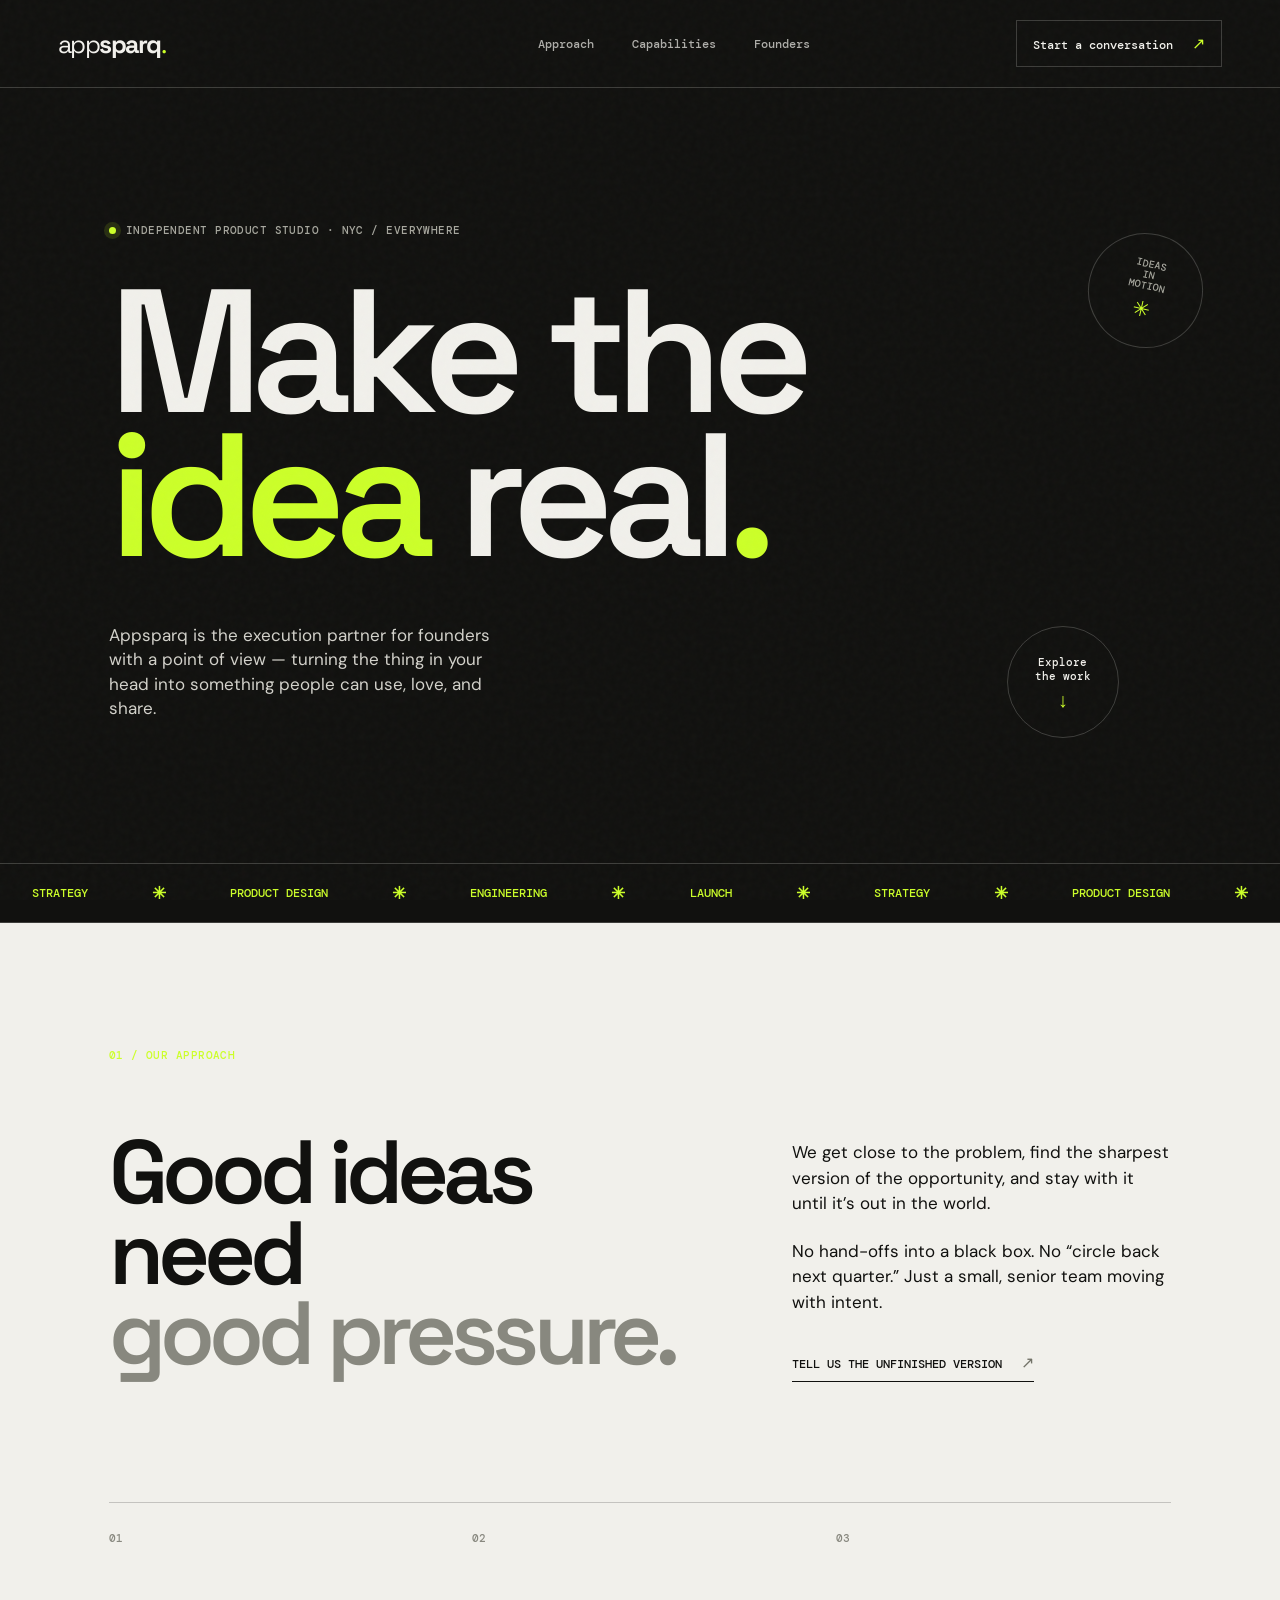
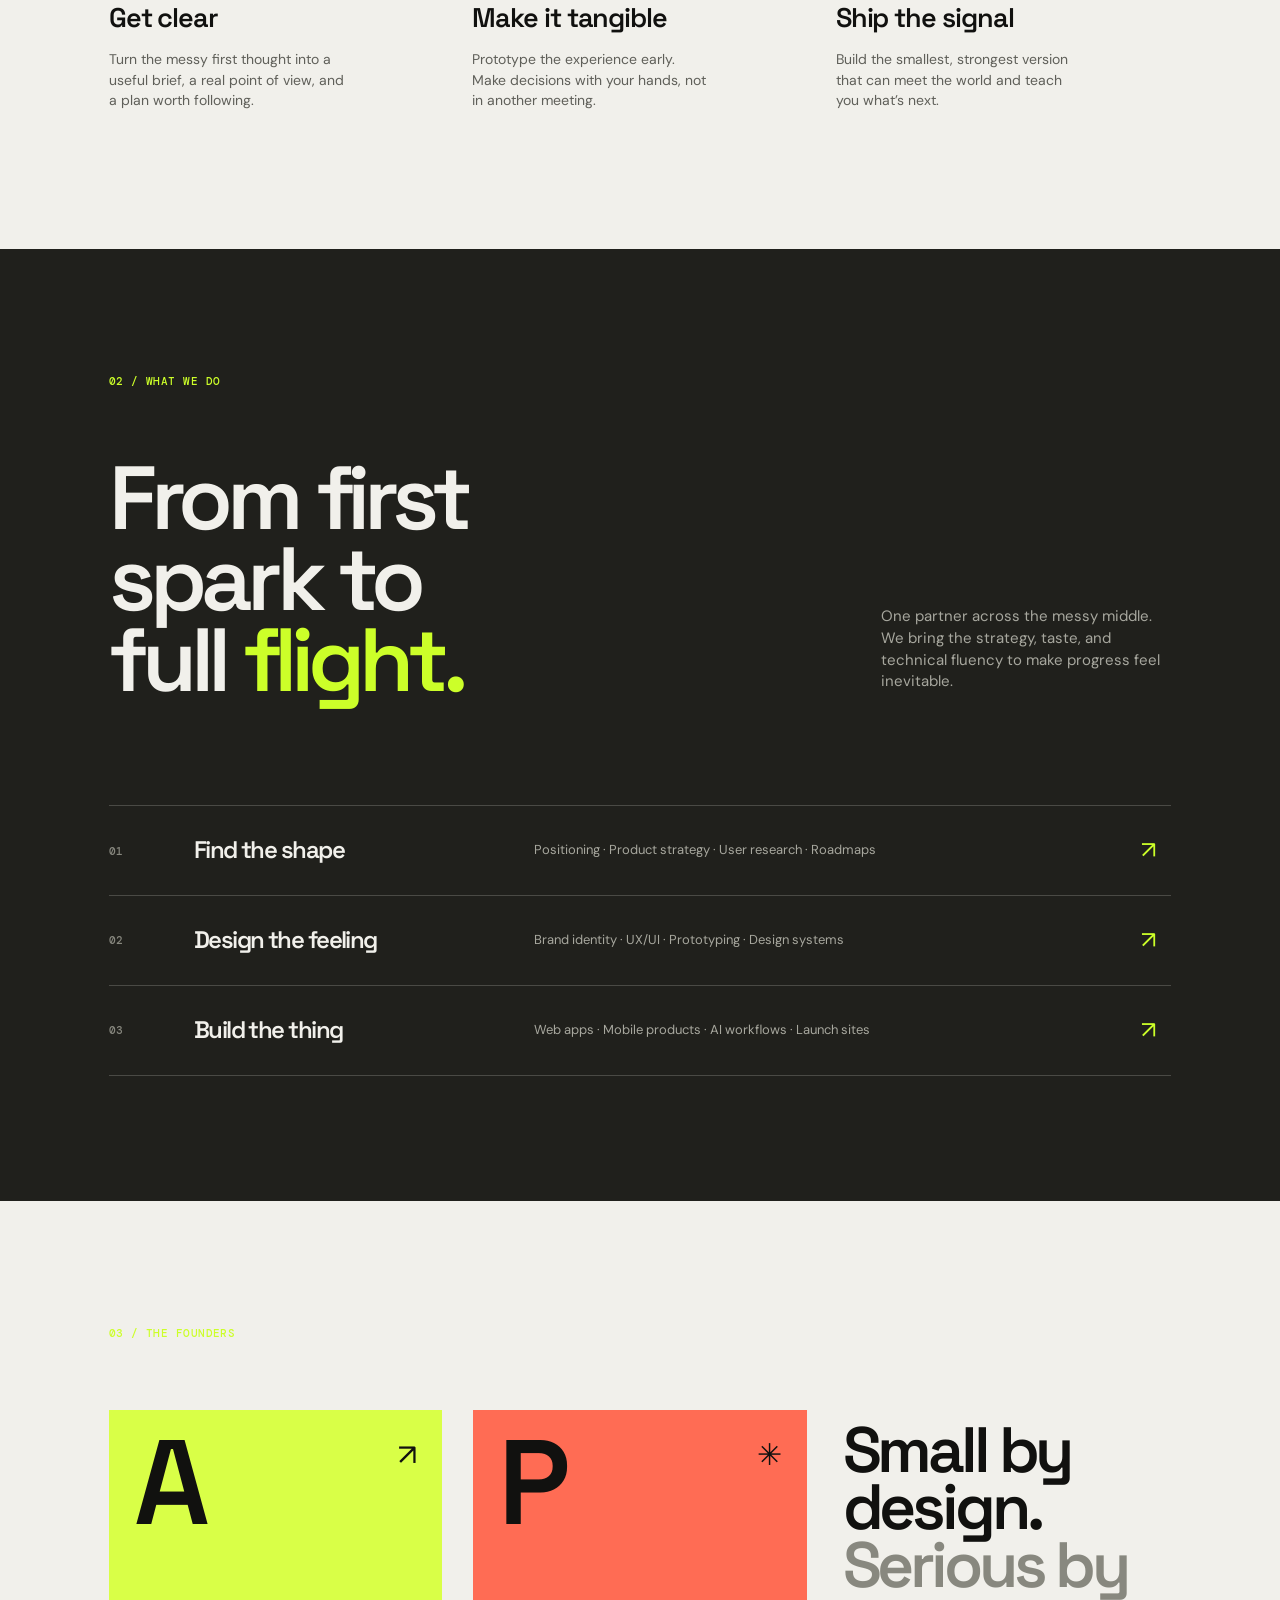
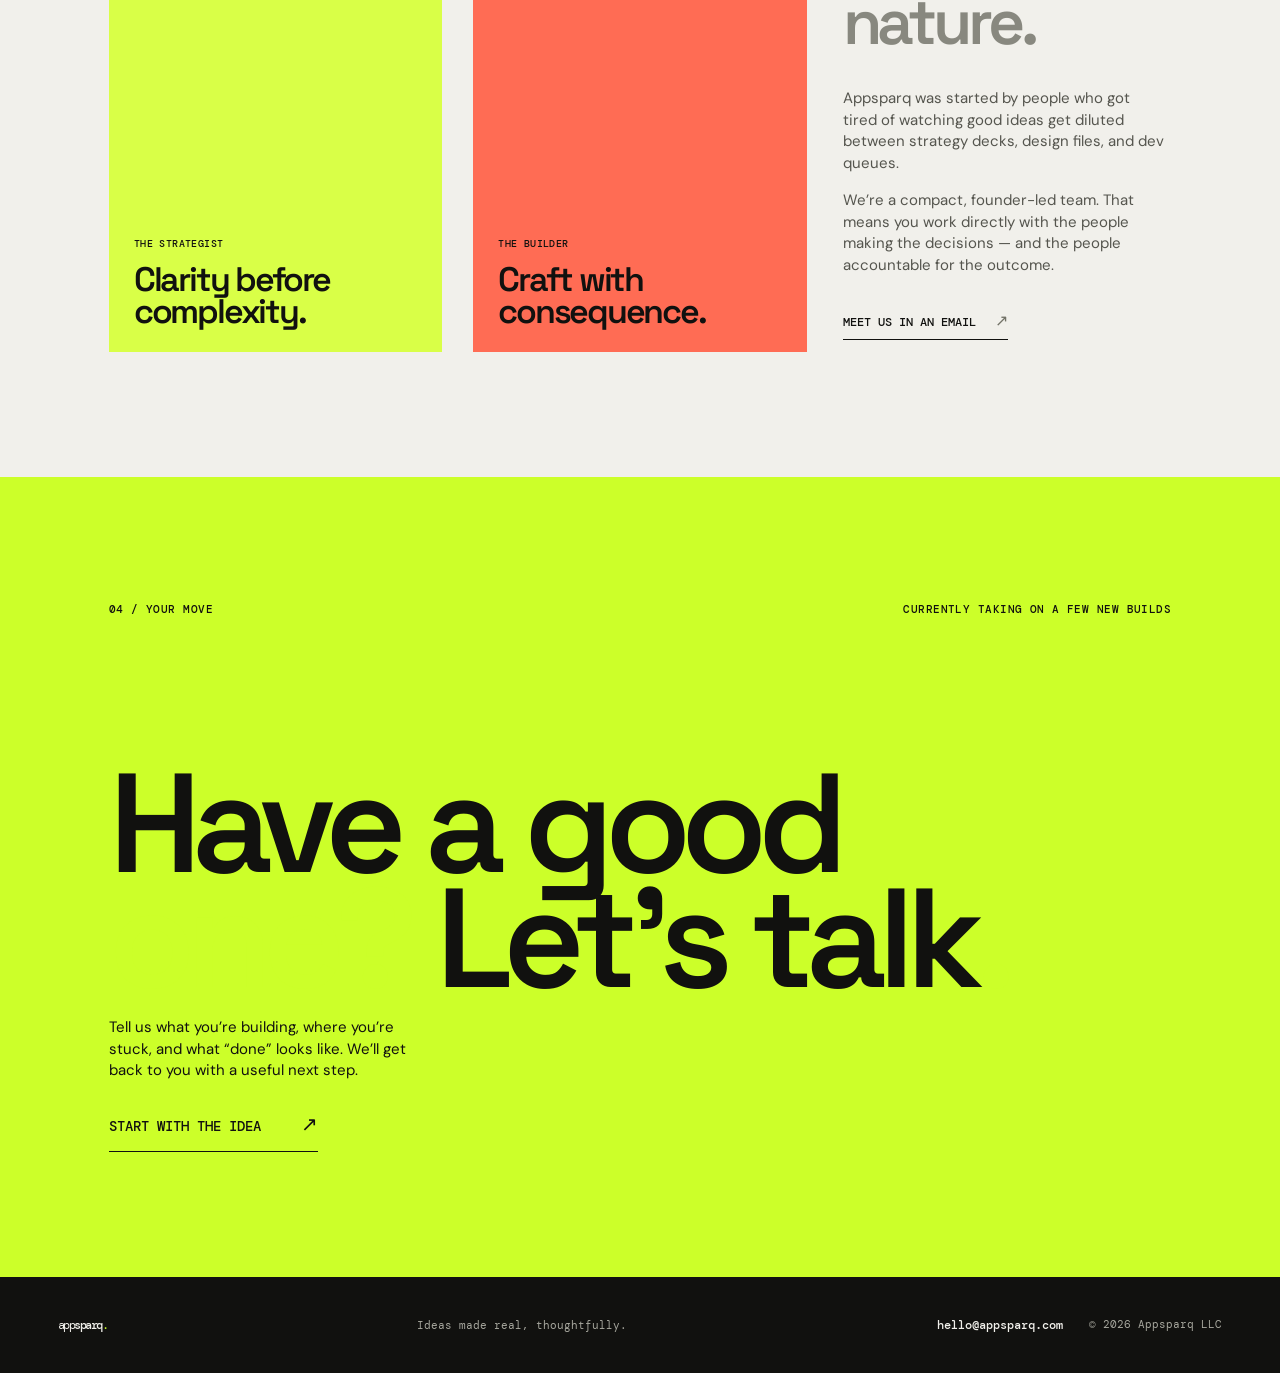
==== public/index.html @ 9cd4a9e7 "Serve Appsparq static site from public" ====
<!doctype html>
<html lang="en">
  <head>
    <meta charset="UTF-8" />
    <meta name="viewport" content="width=device-width, initial-scale=1.0" />
    <meta name="theme-color" content="#11110f" />
    <meta name="description" content="Appsparq is the execution partner for founders turning strong ideas into shipped products." />
    <meta property="og:type" content="website" />
    <meta property="og:site_name" content="Appsparq" />
    <meta property="og:title" content="Appsparq — Make the idea real." />
    <meta property="og:description" content="The execution partner for founders turning strong ideas into shipped products." />
    <meta property="og:image" content="https://www.appsparq.studio/og.svg" />
    <meta property="og:image:width" content="1200" />
    <meta property="og:image:height" content="630" />
    <meta name="twitter:card" content="summary_large_image" />
    <meta name="twitter:title" content="Appsparq — Make the idea real." />
    <meta name="twitter:description" content="The execution partner for founders turning strong ideas into shipped products." />
    <meta name="twitter:image" content="https://www.appsparq.studio/og.svg" />
    <link rel="icon" href="/favicon.svg" type="image/svg+xml" />
    <title>Appsparq — Make the idea real.</title>
    <link rel="preconnect" href="https://fonts.googleapis.com" />
    <link rel="preconnect" href="https://fonts.gstatic.com" crossorigin />
    <link href="https://fonts.googleapis.com/css2?family=DM+Mono:wght@400;500&family=DM+Sans:wght@400;500;600;700&family=Space+Grotesk:wght@500;600;700&display=swap" rel="stylesheet" />
    <link rel="stylesheet" href="styles.css" />
  </head>
  <body>
    <div class="noise" aria-hidden="true"></div>
    <header class="site-header">
      <a class="wordmark" href="#top" aria-label="Appsparq home"><span>app</span>sparq<span class="dot">.</span></a>
      <nav class="desktop-nav" aria-label="Main navigation">
        <a href="#approach">Approach</a>
        <a href="#capabilities">Capabilities</a>
        <a href="#founders">Founders</a>
      </nav>
      <a class="header-cta" href="mailto:hello@appsparq.com?subject=Let's%20make%20it%20real">Start a conversation <span>↗︎</span></a>
      <button class="menu-toggle" aria-label="Open menu" aria-expanded="false">Menu <span>+︎</span></button>
    </header>

    <main id="top">
      <section class="hero section-pad">
        <div class="eyebrow"><span class="pulse"></span> Independent product studio · NYC / everywhere</div>
        <h1>Make the<br /><em>idea</em> real<span class="lime">.</span></h1>
        <div class="hero-bottom">
          <p class="hero-intro">Appsparq is the execution partner for founders with a point of view — turning the thing in your head into something people can use, love, and share.</p>
          <a class="circle-link" href="#approach" aria-label="Explore Appsparq"><span>Explore<br />the work</span><b>↓︎</b></a>
        </div>
        <div class="hero-stamp" aria-hidden="true"><span>Ideas</span><span>in</span><span>motion</span><i>✳︎</i></div>
      </section>

      <section class="ticker" aria-label="Appsparq services"><div><span>Strategy</span><b>✳︎</b><span>Product design</span><b>✳︎</b><span>Engineering</span><b>✳︎</b><span>Launch</span><b>✳︎</b><span>Strategy</span><b>✳︎</b><span>Product design</span><b>✳︎</b></div></section>

      <section class="approach section-pad" id="approach">
        <div class="section-kicker">01 / Our approach</div>
        <div class="approach-grid">
          <h2>Good ideas need<br /><span>good pressure.</span></h2>
          <div class="approach-copy"><p>We get close to the problem, find the sharpest version of the opportunity, and stay with it until it’s out in the world.</p><p>No hand-offs into a black box. No “circle back next quarter.” Just a small, senior team moving with intent.</p><a class="text-link" href="mailto:hello@appsparq.com?subject=Tell%20us%20about%20your%20idea">Tell us the unfinished version <span>↗︎</span></a></div>
        </div>
        <div class="principles"><article><span>01</span><h3>Get clear</h3><p>Turn the messy first thought into a useful brief, a real point of view, and a plan worth following.</p></article><article><span>02</span><h3>Make it tangible</h3><p>Prototype the experience early. Make decisions with your hands, not in another meeting.</p></article><article><span>03</span><h3>Ship the signal</h3><p>Build the smallest, strongest version that can meet the world and teach you what’s next.</p></article></div>
      </section>

      <section class="capabilities section-pad" id="capabilities">
        <div class="section-kicker">02 / What we do</div>
        <div class="capabilities-head"><h2>From first<br /><em>spark</em> to<br />full <span>flight.</span></h2><p>One partner across the messy middle. We bring the strategy, taste, and technical fluency to make progress feel inevitable.</p></div>
        <div class="capability-list"><div><span>01</span><h3>Find the shape</h3><p>Positioning · Product strategy · User research · Roadmaps</p><b>↗︎</b></div><div><span>02</span><h3>Design the feeling</h3><p>Brand identity · UX/UI · Prototyping · Design systems</p><b>↗︎</b></div><div><span>03</span><h3>Build the thing</h3><p>Web apps · Mobile products · AI workflows · Launch sites</p><b>↗︎</b></div></div>
      </section>

      <section class="founders section-pad" id="founders">
        <div class="section-kicker">03 / The founders</div>
        <div class="founders-grid"><div class="founder-card founder-a"><div class="portrait-mark">A<span>↗︎</span></div><div><p class="mono">THE STRATEGIST</p><h3>Clarity before<br />complexity.</h3></div></div><div class="founder-card founder-b"><div class="portrait-mark">P<span>✳︎</span></div><div><p class="mono">THE BUILDER</p><h3>Craft with<br />consequence.</h3></div></div><div class="founders-copy"><h2>Small by design.<br /><span>Serious by nature.</span></h2><p>Appsparq was started by people who got tired of watching good ideas get diluted between strategy decks, design files, and dev queues.</p><p>We’re a compact, founder-led team. That means you work directly with the people making the decisions — and the people accountable for the outcome.</p><a class="text-link" href="mailto:hello@appsparq.com?subject=Let's%20work%20together">Meet us in an email <span>↗︎</span></a></div></div>
      </section>

      <section class="contact section-pad" id="contact"><div class="contact-top"><div class="section-kicker">04 / Your move</div><span class="mono">Currently taking on a few new builds</span></div><h2>Have a good<br /><em>one?</em> Let’s talk<span class="lime">.</span></h2><p>Tell us what you’re building, where you’re stuck, and what “done” looks like. We’ll get back to you with a useful next step.</p><a class="big-cta" href="mailto:hello@appsparq.com?subject=I%20have%20an%20idea">Start with the idea <span>↗︎</span></a></section>
    </main>

    <footer class="site-footer"><a class="wordmark" href="#top"><span>app</span>sparq<span class="dot">.</span></a><p>Ideas made real, thoughtfully.</p><div><a href="mailto:hello@appsparq.com">hello@appsparq.com</a><span>© 2026 Appsparq LLC</span></div></footer>
    <div class="mobile-menu" aria-hidden="true"><a href="#approach">Approach</a><a href="#capabilities">Capabilities</a><a href="#founders">Founders</a><a href="mailto:hello@appsparq.com">Start a conversation ↗︎</a></div>
    <script src="script.js"></script>
  </body>
</html>
---- public/styles.css ----
:root{--ink:#11110f;--paper:#f1f0eb;--lime:#ccff29;--line:rgba(241,240,235,.2);--muted:#a7a79e;--sans:'DM Sans',Arial,sans-serif;--display:'Space Grotesk',Arial,sans-serif;--mono:'DM Mono',monospace}*{box-sizing:border-box}html{scroll-behavior:smooth}body{margin:0;background:var(--ink);color:var(--paper);font-family:var(--sans);font-size:16px;line-height:1.45}.noise{position:fixed;inset:0;pointer-events:none;opacity:.045;z-index:5;background-image:url("data:image/svg+xml,%3Csvg viewBox='0 0 180 180' xmlns='http://www.w3.org/2000/svg'%3E%3Cfilter id='n'%3E%3CfeTurbulence type='fractalNoise' baseFrequency='.8' numOctaves='4' stitchTiles='stitch'/%3E%3C/filter%3E%3Crect width='100%25' height='100%25' filter='url(%23n)' opacity='.6'/%3E%3C/svg%3E")}.site-header{height:88px;display:flex;align-items:center;justify-content:space-between;padding:0 4.5vw;border-bottom:1px solid var(--line);position:relative;z-index:10}.wordmark{color:var(--paper);font:700 25px var(--display);letter-spacing:-1.5px;text-decoration:none}.wordmark span{font-weight:400}.wordmark .dot,.lime{color:var(--lime)}.desktop-nav{display:flex;gap:38px;margin-left:13vw}.desktop-nav a,.header-cta,.site-footer a{font:500 12px var(--mono);color:var(--paper);text-decoration:none}.desktop-nav a{opacity:.7;transition:.2s}.desktop-nav a:hover{opacity:1}.header-cta{border:1px solid var(--line);padding:12px 16px;transition:.25s}.header-cta:hover{background:var(--lime);color:var(--ink);border-color:var(--lime)}.header-cta span,.text-link span{color:var(--lime);font-size:16px;margin-left:12px}.menu-toggle,.mobile-menu{display:none}.section-pad{padding:125px 8.5vw}.hero{min-height:665px;position:relative;display:flex;flex-direction:column;justify-content:center;padding-top:135px}.eyebrow,.section-kicker,.mono{font:500 11px var(--mono);letter-spacing:.04em;text-transform:uppercase}.eyebrow{color:var(--muted);display:flex;align-items:center;gap:10px}.pulse{background:var(--lime);width:7px;height:7px;border-radius:50%;box-shadow:0 0 0 5px rgba(204,255,41,.12)}h1,h2,h3,p{margin-top:0}h1,h2,h3{font-family:var(--display);font-weight:600;letter-spacing:-.065em}h1{font-size:clamp(70px,13.7vw,210px);line-height:.82;margin:43px 0 55px;max-width:1100px}h1 em,h2 em{font-style:normal;color:var(--lime)}.hero-bottom{display:flex;align-items:flex-end;justify-content:space-between;max-width:1010px}.hero-intro{font-size:17px;line-height:1.45;max-width:400px;color:#d3d2cb}.circle-link{width:112px;height:112px;border:1px solid var(--line);border-radius:50%;color:var(--paper);display:flex;align-items:center;justify-content:center;flex-direction:column;text-align:center;font:500 11px var(--mono);text-decoration:none;transition:.3s}.circle-link b{font-size:20px;color:var(--lime);line-height:1;margin-top:7px}.circle-link:hover{background:var(--lime);color:var(--ink);border-color:var(--lime);transform:rotate(-12deg)}.hero-stamp{position:absolute;right:6vw;top:145px;width:115px;height:115px;border:1px solid var(--line);border-radius:50%;display:flex;align-items:center;justify-content:center;flex-direction:column;text-transform:uppercase;font:500 10px var(--mono);line-height:1.1;transform:rotate(13deg);color:var(--muted)}.hero-stamp i{color:var(--lime);font-size:21px;font-style:normal;margin-top:8px}.ticker{overflow:hidden;white-space:nowrap;border-top:1px solid var(--line);border-bottom:1px solid var(--line);padding:18px 0;color:var(--lime);font:500 12px var(--mono);text-transform:uppercase}.ticker div{display:flex;justify-content:space-around;align-items:center;min-width:1100px}.ticker b{font-size:17px}.section-kicker{color:var(--lime);margin-bottom:70px}.approach{background:var(--paper);color:var(--ink)}.approach-grid{display:grid;grid-template-columns:1.2fr .8fr;gap:9vw}.approach h2,.capabilities h2,.founders h2{font-size:clamp(48px,7vw,100px);line-height:.9;margin:0}.approach h2 span,.founders h2 span{color:#88887f}.approach-copy{padding-top:8px;max-width:390px}.approach-copy p{font-size:17px;line-height:1.5;margin-bottom:22px}.text-link{color:var(--ink);font:500 12px var(--mono);text-transform:uppercase;text-decoration:none;border-bottom:1px solid var(--ink);padding-bottom:8px;display:inline-block;margin-top:15px}.text-link span{color:#727267}.principles{display:grid;grid-template-columns:repeat(3,1fr);gap:28px;border-top:1px solid rgba(17,17,15,.2);margin-top:120px;padding-top:22px}.principles article span,.capability-list span{font:500 11px var(--mono);color:#88887f}.principles h3{font-size:27px;letter-spacing:-.04em;margin:50px 0 12px}.principles p{max-width:235px;color:#5f5f59;font-size:14px}.capabilities{background:#20201c}.capabilities-head{display:flex;justify-content:space-between;align-items:flex-end;gap:40px}.capabilities h2 em{color:var(--paper)}.capabilities h2 span{color:var(--lime)}.capabilities-head>p{max-width:290px;color:var(--muted);font-size:15px;margin-bottom:7px}.capability-list{margin-top:105px;border-top:1px solid var(--line)}.capability-list>div{display:grid;grid-template-columns:8% 32% 1fr 30px;align-items:center;border-bottom:1px solid var(--line);padding:27px 0}.capability-list h3{font-size:24px;margin:0}.capability-list p{font-size:13px;color:var(--muted);margin:0}.capability-list b{font-size:24px;font-weight:400;color:var(--lime)}.founders{background:var(--paper);color:var(--ink)}.founders-grid{display:grid;grid-template-columns:1fr 1fr 1fr;gap:2.4vw}.founder-card{min-height:370px;padding:25px;display:flex;flex-direction:column;justify-content:space-between}.founder-a{background:#d9ff47}.founder-b{background:#ff6c54}.portrait-mark{font:600 120px var(--display);line-height:.8;letter-spacing:-.13em;display:flex;justify-content:space-between}.portrait-mark span{font:400 30px var(--sans);letter-spacing:0}.founder-card h3{font-size:34px;line-height:.92;margin:14px 0 0}.founder-card .mono{font-size:10px}.founders-copy{padding:12px 5px}.founders-copy h2{font-size:clamp(42px,5vw,70px);margin:0 0 36px}.founders-copy p{font-size:15px;max-width:330px;color:#55554e}.founders-copy .text-link{margin-top:18px}.contact{background:var(--lime);color:var(--ink);min-height:650px;display:flex;flex-direction:column;justify-content:space-between}.contact-top{display:flex;justify-content:space-between}.contact .section-kicker{color:var(--ink)}.contact h2{font-size:clamp(64px,11vw,160px);line-height:.82;margin:80px 0 20px;max-width:1000px}.contact p{max-width:330px;font-size:15px}.big-cta{align-self:flex-start;color:var(--ink);font:500 14px var(--mono);text-transform:uppercase;text-decoration:none;border-bottom:1px solid var(--ink);padding:14px 0}.big-cta span{font-size:20px;margin-left:32px}.site-footer{padding:40px 4.5vw;display:flex;align-items:center;justify-content:space-between;color:var(--muted)}.site-footer .wordmark{color:var(--paper)}.site-footer p,.site-footer div{font:11px var(--mono);margin:0}.site-footer div{display:flex;gap:26px}.site-footer a{color:var(--paper)}@media(max-width:700px){.site-header{height:72px;padding:0 6vw}.desktop-nav,.header-cta{display:none}.menu-toggle{display:block;background:none;border:0;color:var(--paper);font:500 11px var(--mono);text-transform:uppercase}.menu-toggle span{font-size:19px;color:var(--lime);margin-left:8px}.mobile-menu{display:flex;visibility:hidden;opacity:0;position:fixed;z-index:9;inset:72px 0 auto;background:var(--ink);padding:25px 6vw 35px;flex-direction:column;gap:24px;transform:translateY(-10px);transition:.25s;border-bottom:1px solid var(--line)}.mobile-menu.open{visibility:visible;opacity:1;transform:none}.mobile-menu a{color:var(--paper);text-decoration:none;font:500 19px var(--display)}.mobile-menu a:last-child{color:var(--lime);font:500 11px var(--mono);text-transform:uppercase;margin-top:10px}.section-pad{padding:85px 6vw}.hero{min-height:620px;padding-top:100px;justify-content:flex-start}.eyebrow{font-size:9px}.hero-stamp{top:auto;right:7vw;bottom:110px;width:86px;height:86px;font-size:8px}.hero-stamp i{font-size:15px}.hero-bottom{align-items:flex-start;gap:25px}.hero-intro{font-size:15px;max-width:270px}.circle-link{width:82px;height:82px;flex:none;font-size:9px}.circle-link b{font-size:15px}.ticker div{min-width:850px}.section-kicker{margin-bottom:47px;font-size:10px}.approach-grid,.founders-grid{grid-template-columns:1fr;gap:45px}.approach h2,.capabilities h2{font-size:59px}.approach-copy{padding:0}.principles{grid-template-columns:1fr;gap:32px;margin-top:75px}.principles h3{margin:22px 0 7px;font-size:25px}.capabilities-head{display:block}.capabilities-head>p{margin-top:35px}.capability-list{margin-top:65px}.capability-list>div{grid-template-columns:12% 1fr 25px;gap:10px;padding:25px 0}.capability-list p{grid-column:2/3}.capability-list h3{font-size:20px}.capability-list b{grid-column:3;grid-row:1/3}.founder-card{min-height:295px}.founder-card h3{font-size:30px}.founders-copy h2{font-size:52px}.contact{min-height:560px}.contact-top{display:block}.contact-top .mono{display:block;margin-top:20px;font-size:9px}.contact h2{font-size:68px;margin:110px 0 25px}.site-footer{padding:32px 6vw;display:grid;gap:20px}.site-footer p{display:none}.site-footer div{display:flex;flex-direction:column;gap:8px}}
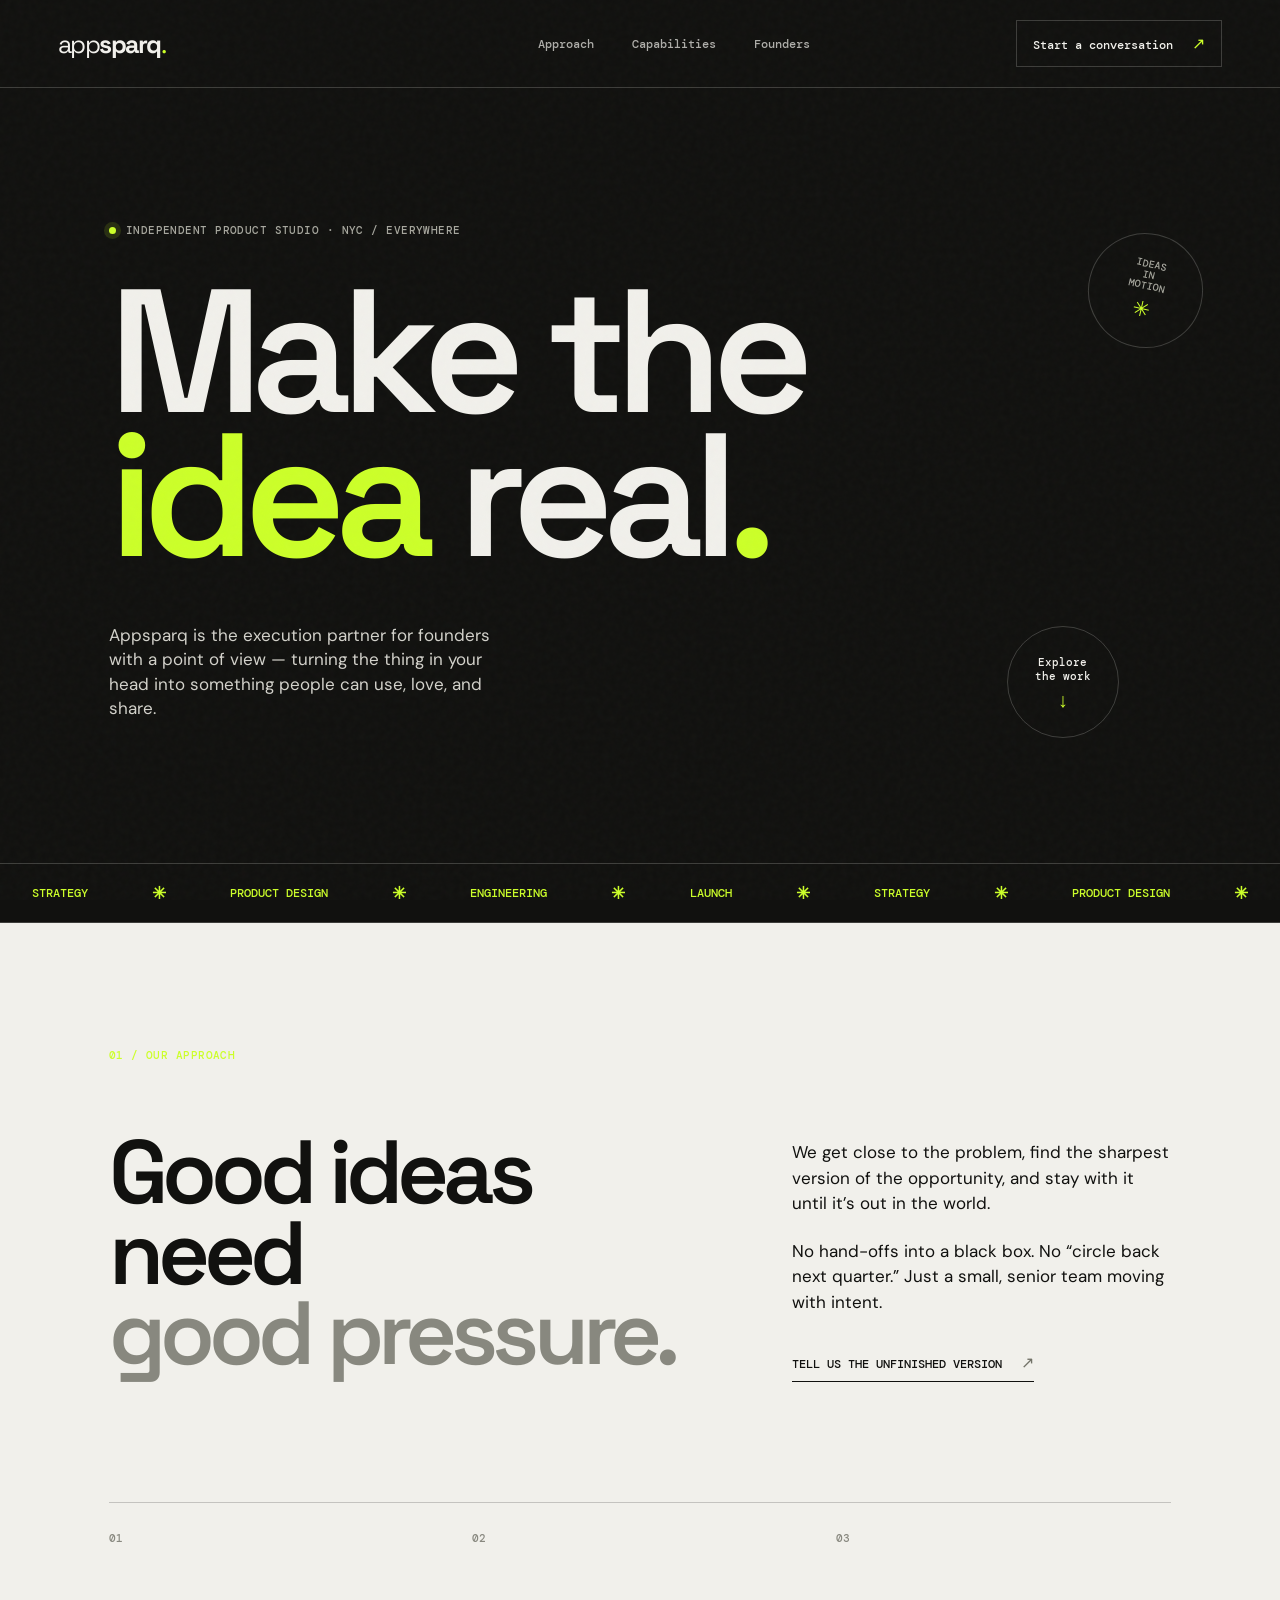
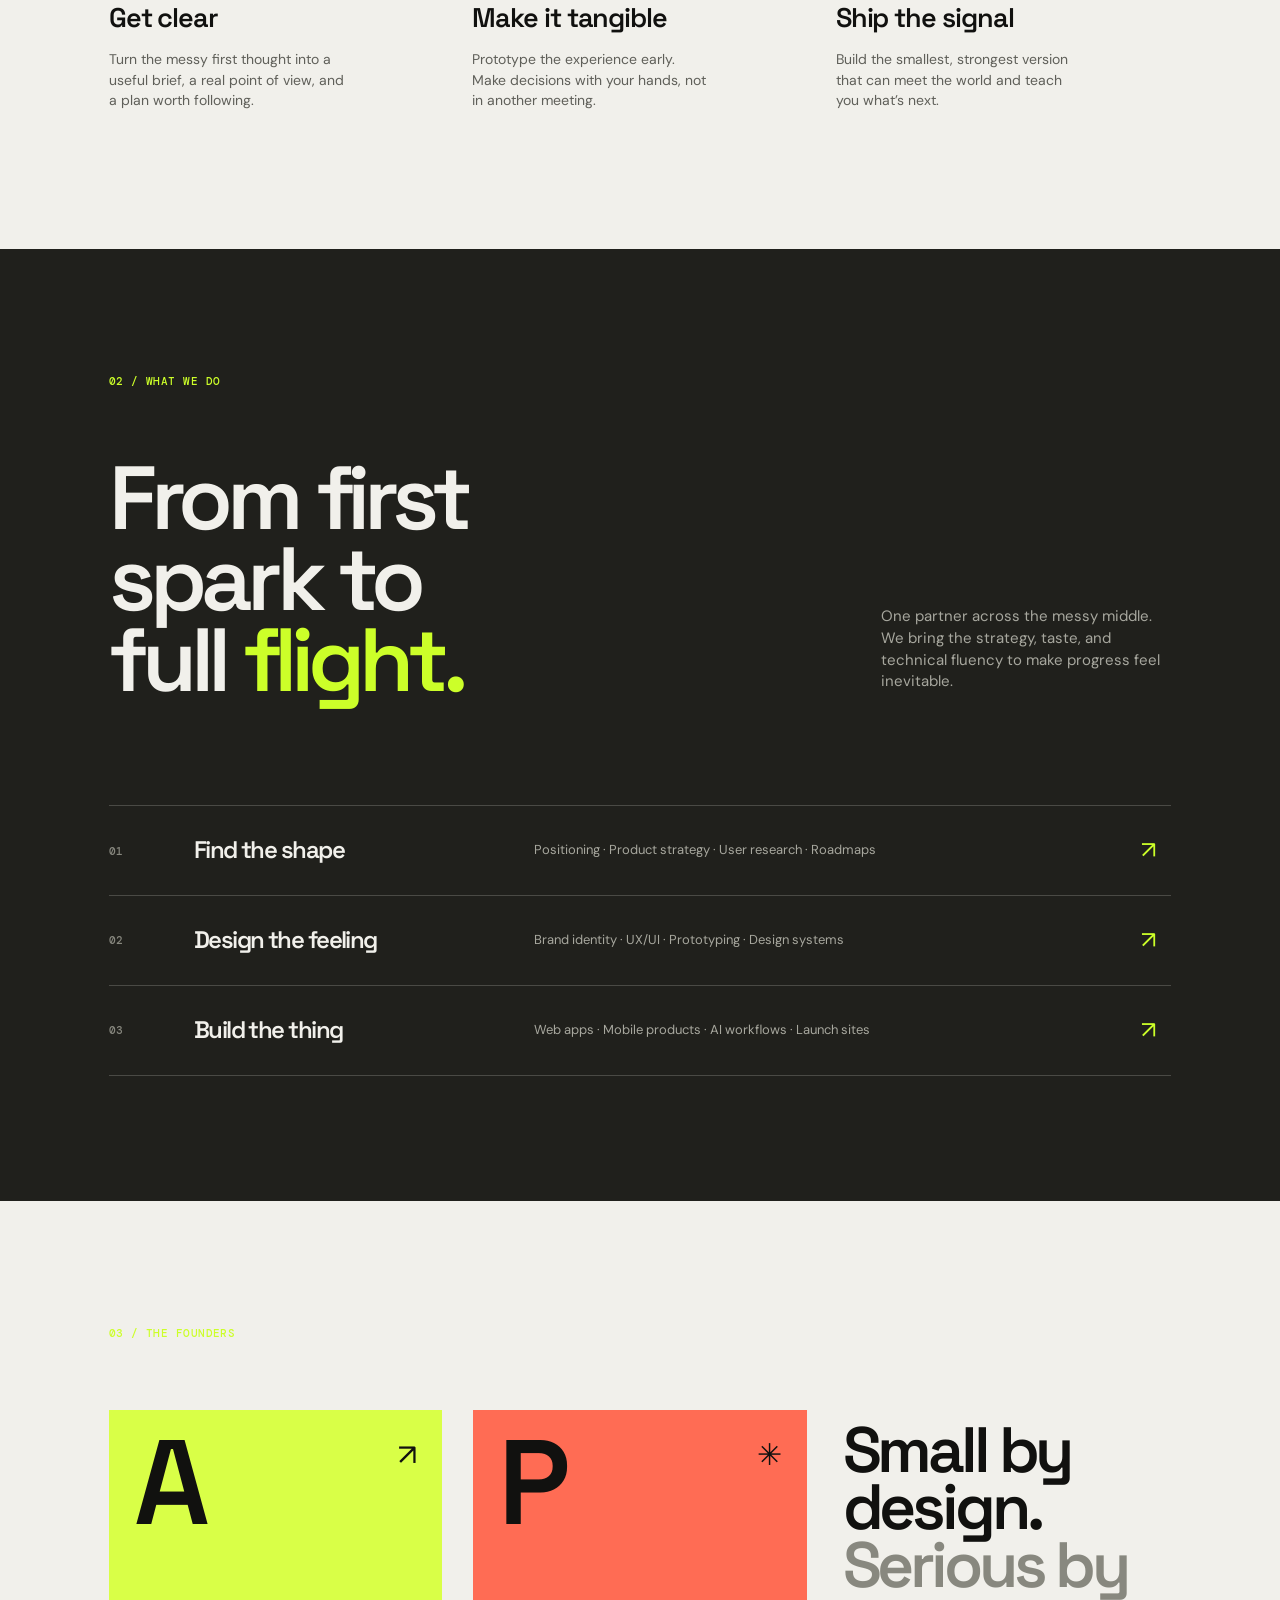
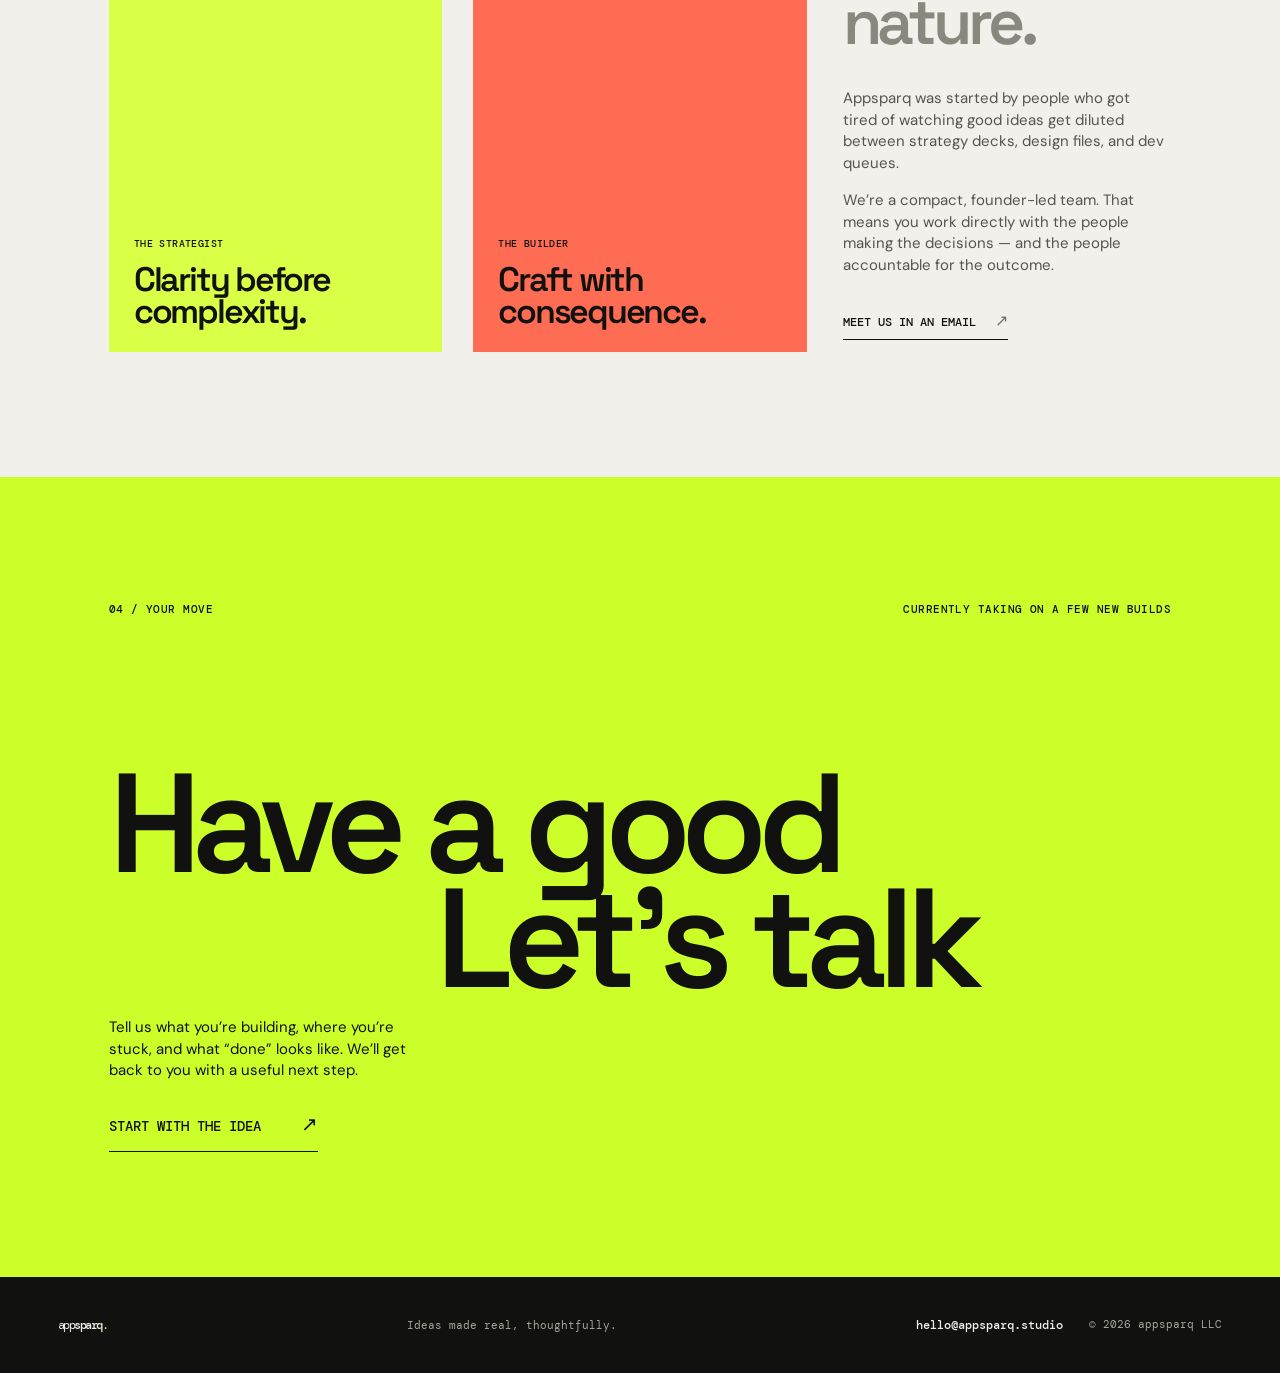
==== commit 6b2af6b1: "Sync appsparq email and metadata to public build" ====
--- a/public/index.html
+++ b/public/index.html
@@ -4,20 +4,20 @@
     <meta charset="UTF-8" />
     <meta name="viewport" content="width=device-width, initial-scale=1.0" />
     <meta name="theme-color" content="#11110f" />
-    <meta name="description" content="Appsparq is the execution partner for founders turning strong ideas into shipped products." />
+    <meta name="description" content="appsparq is the execution partner for founders turning strong ideas into shipped products." />
     <meta property="og:type" content="website" />
-    <meta property="og:site_name" content="Appsparq" />
-    <meta property="og:title" content="Appsparq — Make the idea real." />
-    <meta property="og:description" content="The execution partner for founders turning strong ideas into shipped products." />
+    <meta property="og:site_name" content="appsparq" />
+    <meta property="og:title" content="appsparq — Make the idea real." />
+    <meta property="og:description" content="appsparq is the execution partner for founders turning strong ideas into shipped products." />
     <meta property="og:image" content="https://www.appsparq.studio/og.svg" />
     <meta property="og:image:width" content="1200" />
     <meta property="og:image:height" content="630" />
     <meta name="twitter:card" content="summary_large_image" />
-    <meta name="twitter:title" content="Appsparq — Make the idea real." />
-    <meta name="twitter:description" content="The execution partner for founders turning strong ideas into shipped products." />
+    <meta name="twitter:title" content="appsparq — Make the idea real." />
+    <meta name="twitter:description" content="appsparq is the execution partner for founders turning strong ideas into shipped products." />
     <meta name="twitter:image" content="https://www.appsparq.studio/og.svg" />
     <link rel="icon" href="/favicon.svg" type="image/svg+xml" />
-    <title>Appsparq — Make the idea real.</title>
+    <title>appsparq — Make the idea real.</title>
     <link rel="preconnect" href="https://fonts.googleapis.com" />
     <link rel="preconnect" href="https://fonts.gstatic.com" crossorigin />
     <link href="https://fonts.googleapis.com/css2?family=DM+Mono:wght@400;500&family=DM+Sans:wght@400;500;600;700&family=Space+Grotesk:wght@500;600;700&display=swap" rel="stylesheet" />
@@ -32,7 +32,7 @@
         <a href="#capabilities">Capabilities</a>
         <a href="#founders">Founders</a>
       </nav>
-      <a class="header-cta" href="mailto:hello@appsparq.com?subject=Let's%20make%20it%20real">Start a conversation <span>↗︎</span></a>
+      <a class="header-cta" href="mailto:hello@appsparq.studio?subject=Let's%20make%20it%20real">Start a conversation <span>↗︎</span></a>
       <button class="menu-toggle" aria-label="Open menu" aria-expanded="false">Menu <span>+︎</span></button>
     </header>
 
@@ -53,7 +53,7 @@
         <div class="section-kicker">01 / Our approach</div>
         <div class="approach-grid">
           <h2>Good ideas need<br /><span>good pressure.</span></h2>
-          <div class="approach-copy"><p>We get close to the problem, find the sharpest version of the opportunity, and stay with it until it’s out in the world.</p><p>No hand-offs into a black box. No “circle back next quarter.” Just a small, senior team moving with intent.</p><a class="text-link" href="mailto:hello@appsparq.com?subject=Tell%20us%20about%20your%20idea">Tell us the unfinished version <span>↗︎</span></a></div>
+          <div class="approach-copy"><p>We get close to the problem, find the sharpest version of the opportunity, and stay with it until it’s out in the world.</p><p>No hand-offs into a black box. No “circle back next quarter.” Just a small, senior team moving with intent.</p><a class="text-link" href="mailto:hello@appsparq.studio?subject=Tell%20us%20about%20your%20idea">Tell us the unfinished version <span>↗︎</span></a></div>
         </div>
         <div class="principles"><article><span>01</span><h3>Get clear</h3><p>Turn the messy first thought into a useful brief, a real point of view, and a plan worth following.</p></article><article><span>02</span><h3>Make it tangible</h3><p>Prototype the experience early. Make decisions with your hands, not in another meeting.</p></article><article><span>03</span><h3>Ship the signal</h3><p>Build the smallest, strongest version that can meet the world and teach you what’s next.</p></article></div>
       </section>
@@ -66,14 +66,14 @@
 
       <section class="founders section-pad" id="founders">
         <div class="section-kicker">03 / The founders</div>
-        <div class="founders-grid"><div class="founder-card founder-a"><div class="portrait-mark">A<span>↗︎</span></div><div><p class="mono">THE STRATEGIST</p><h3>Clarity before<br />complexity.</h3></div></div><div class="founder-card founder-b"><div class="portrait-mark">P<span>✳︎</span></div><div><p class="mono">THE BUILDER</p><h3>Craft with<br />consequence.</h3></div></div><div class="founders-copy"><h2>Small by design.<br /><span>Serious by nature.</span></h2><p>Appsparq was started by people who got tired of watching good ideas get diluted between strategy decks, design files, and dev queues.</p><p>We’re a compact, founder-led team. That means you work directly with the people making the decisions — and the people accountable for the outcome.</p><a class="text-link" href="mailto:hello@appsparq.com?subject=Let's%20work%20together">Meet us in an email <span>↗︎</span></a></div></div>
+        <div class="founders-grid"><div class="founder-card founder-a"><div class="portrait-mark">A<span>↗︎</span></div><div><p class="mono">THE STRATEGIST</p><h3>Clarity before<br />complexity.</h3></div></div><div class="founder-card founder-b"><div class="portrait-mark">P<span>✳︎</span></div><div><p class="mono">THE BUILDER</p><h3>Craft with<br />consequence.</h3></div></div><div class="founders-copy"><h2>Small by design.<br /><span>Serious by nature.</span></h2><p>Appsparq was started by people who got tired of watching good ideas get diluted between strategy decks, design files, and dev queues.</p><p>We’re a compact, founder-led team. That means you work directly with the people making the decisions — and the people accountable for the outcome.</p><a class="text-link" href="mailto:hello@appsparq.studio?subject=Let's%20work%20together">Meet us in an email <span>↗︎</span></a></div></div>
       </section>
 
-      <section class="contact section-pad" id="contact"><div class="contact-top"><div class="section-kicker">04 / Your move</div><span class="mono">Currently taking on a few new builds</span></div><h2>Have a good<br /><em>one?</em> Let’s talk<span class="lime">.</span></h2><p>Tell us what you’re building, where you’re stuck, and what “done” looks like. We’ll get back to you with a useful next step.</p><a class="big-cta" href="mailto:hello@appsparq.com?subject=I%20have%20an%20idea">Start with the idea <span>↗︎</span></a></section>
+      <section class="contact section-pad" id="contact"><div class="contact-top"><div class="section-kicker">04 / Your move</div><span class="mono">Currently taking on a few new builds</span></div><h2>Have a good<br /><em>one?</em> Let’s talk<span class="lime">.</span></h2><p>Tell us what you’re building, where you’re stuck, and what “done” looks like. We’ll get back to you with a useful next step.</p><a class="big-cta" href="mailto:hello@appsparq.studio?subject=I%20have%20an%20idea">Start with the idea <span>↗︎</span></a></section>
     </main>
 
-    <footer class="site-footer"><a class="wordmark" href="#top"><span>app</span>sparq<span class="dot">.</span></a><p>Ideas made real, thoughtfully.</p><div><a href="mailto:hello@appsparq.com">hello@appsparq.com</a><span>© 2026 Appsparq LLC</span></div></footer>
-    <div class="mobile-menu" aria-hidden="true"><a href="#approach">Approach</a><a href="#capabilities">Capabilities</a><a href="#founders">Founders</a><a href="mailto:hello@appsparq.com">Start a conversation ↗︎</a></div>
+    <footer class="site-footer"><a class="wordmark" href="#top"><span>app</span>sparq<span class="dot">.</span></a><p>Ideas made real, thoughtfully.</p><div><a href="mailto:hello@appsparq.studio">hello@appsparq.studio</a><span>© 2026 appsparq LLC</span></div></footer>
+    <div class="mobile-menu" aria-hidden="true"><a href="#approach">Approach</a><a href="#capabilities">Capabilities</a><a href="#founders">Founders</a><a href="mailto:hello@appsparq.studio">Start a conversation ↗︎</a></div>
     <script src="script.js"></script>
   </body>
 </html>
